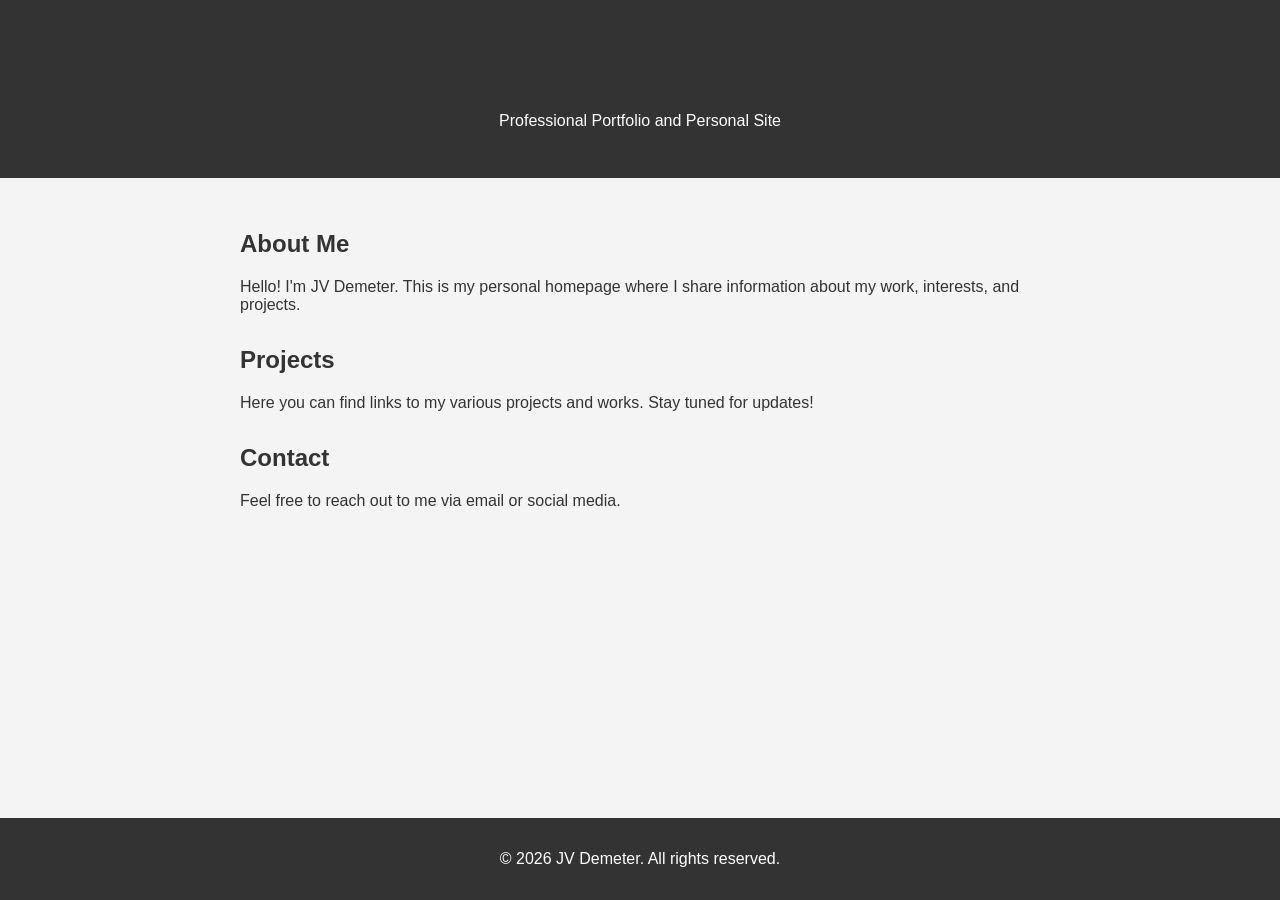
==== index.html @ 20eb7163 "Create index.html" ====
<!DOCTYPE html>
<html lang="en">
<head>
    <meta charset="UTF-8">
    <meta name="viewport" content="width=device-width, initial-scale=1.0">
    <title>JV Demeter - Homepage</title>
    <style>
        body {
            font-family: Arial, sans-serif;
            margin: 0;
            padding: 0;
            background-color: #f4f4f4;
            color: #333;
        }
        header {
            background-color: #333;
            color: white;
            text-align: center;
            padding: 2rem 0;
        }
        .container {
            max-width: 800px;
            margin: 0 auto;
            padding: 2rem;
        }
        section {
            margin-bottom: 2rem;
        }
        h1, h2 {
            color: #333;
        }
        footer {
            background-color: #333;
            color: white;
            text-align: center;
            padding: 1rem 0;
            position: fixed;
            width: 100%;
            bottom: 0;
        }
    </style>
</head>
<body>
    <header>
        <h1>Welcome to JV Demeter's Homepage</h1>
        <p>Professional Portfolio and Personal Site</p>
    </header>

    <div class="container">
        <section id="about">
            <h2>About Me</h2>
            <p>Hello! I'm JV Demeter. This is my personal homepage where I share information about my work, interests, and projects.</p>
        </section>

        <section id="projects">
            <h2>Projects</h2>
            <p>Here you can find links to my various projects and works. Stay tuned for updates!</p>
        </section>

        <section id="contact">
            <h2>Contact</h2>
            <p>Feel free to reach out to me via email or social media.</p>
        </section>
    </div>

    <footer>
        <p>&copy; 2026 JV Demeter. All rights reserved.</p>
    </footer>
</body>
</html>
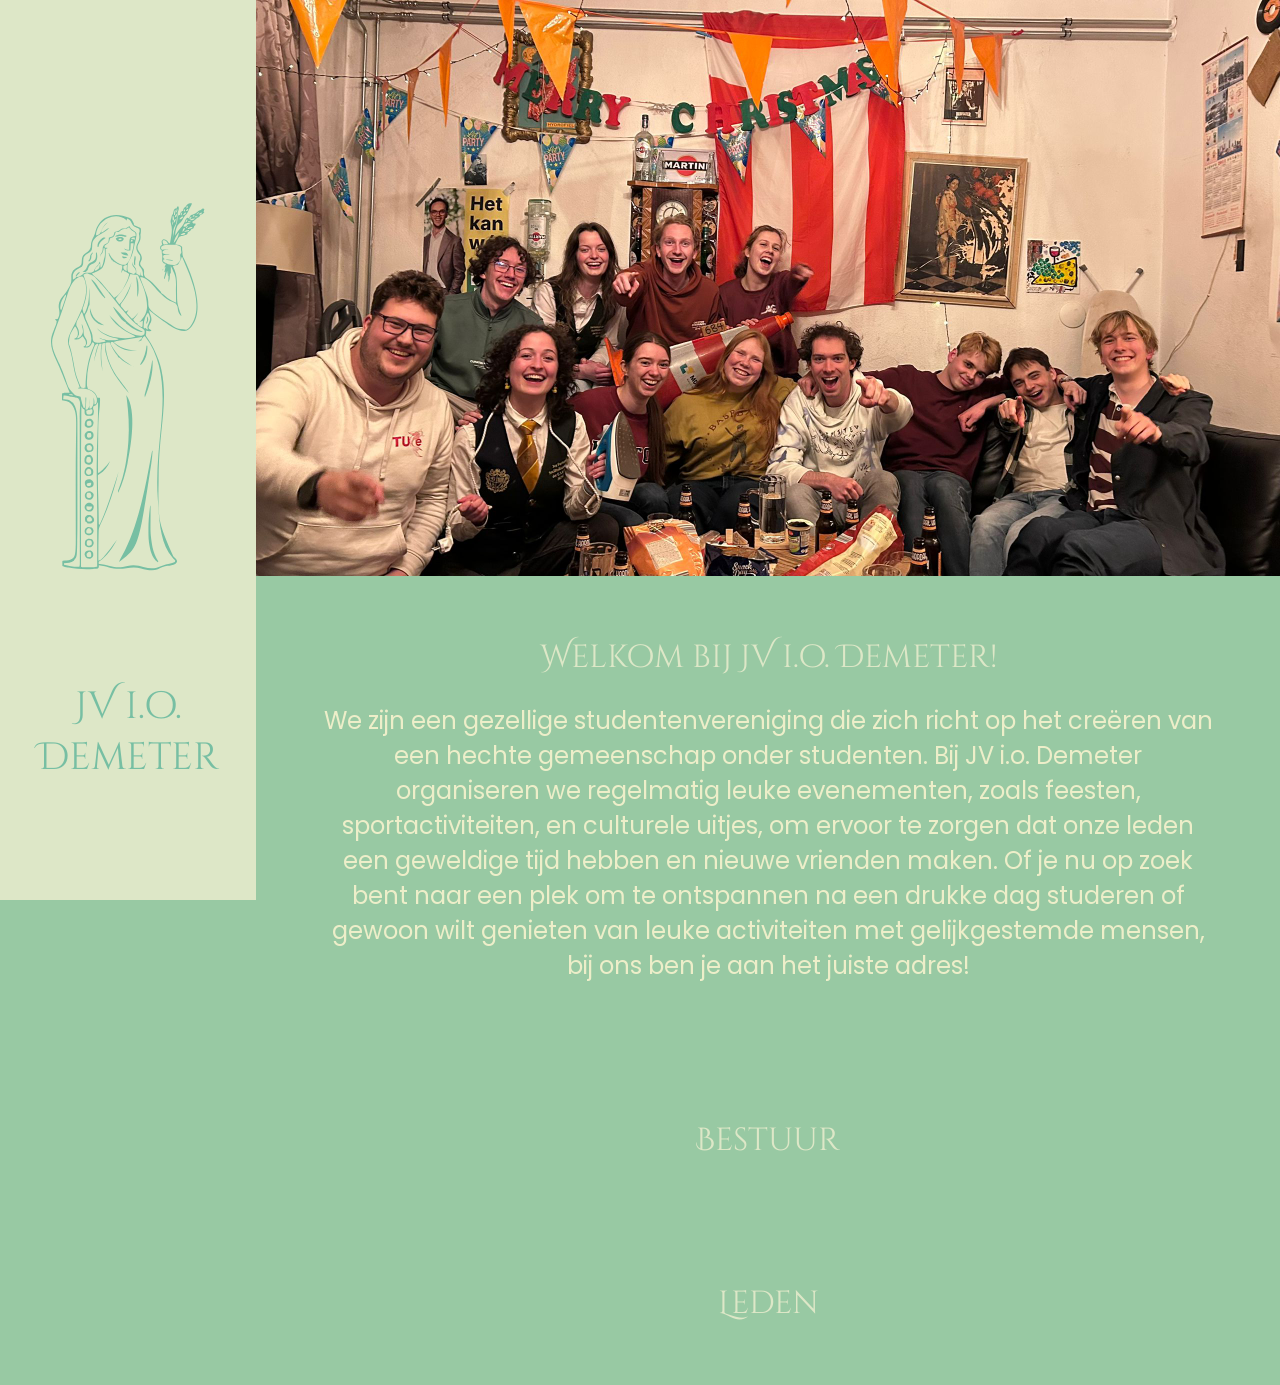
==== commit 50c81917: "Startje," ====
--- a/index.html
+++ b/index.html
@@ -3,68 +3,114 @@
 <head>
     <meta charset="UTF-8">
     <meta name="viewport" content="width=device-width, initial-scale=1.0">
-    <title>JV Demeter - Homepage</title>
+    <link rel="preconnect" href="https://fonts.googleapis.com">
+    <link rel="preconnect" href="https://fonts.gstatic.com" crossorigin>
+    <link href="https://fonts.googleapis.com/css2?family=Cinzel+Decorative:wght@400;700;900&family=Poppins:ital,wght@0,100;0,200;0,300;0,400;0,500;0,600;0,700;0,800;0,900;1,100;1,200;1,300;1,400;1,500;1,600;1,700;1,800;1,900&display=swap" rel="stylesheet">
+
+    <title>JV i.o. Demeter</title>
     <style>
+        
+        :root {
+        --p1: #edeec9;
+        --p2: #dde7c7;
+        --p3: #bfd8bd;
+        --p4: #98c9a3;
+        --p5: #77bfa3;
+        }
+
         body {
-            font-family: Arial, sans-serif;
+            background-color: var(--p4);
+            color: var(--p1);
+            font-family: "Poppins", sans-serif;
+            font-weight: 400;
+            font-style: normal;
             margin: 0;
-            padding: 0;
-            background-color: #f4f4f4;
-            color: #333;
+            padding-left: 20%;
+            font-size: 24px;
+            text-align: center;
         }
-        header {
-            background-color: #333;
-            color: white;
+
+        section {
+            padding: 4vw;
+            max-width: 70vw;
+            margin: 0 auto;
+        }
+        
+        .Sidebar {
+            background-color: var(--p2);
+            width: 20%;
+            height: 100vh;
+            gap: 24px;
+            position: fixed;
+            top: 0;
+            left: 0;
+            display: flex;
+            align-items: center;
+            justify-content: center;
+            flex-direction: column;
+            z-index: 1; /* Stay on top */
+        }
+
+        .Sidebar img {
+            height: 60%;
+            max-width: 60%;
+
+        }
+
+        .HeroImage {
+            display: block;
+            width: 100%;
+            height: auto;
+            margin: 0;
+            object-fit: cover;
+        }
+
+        h1 {
+            color: var(--p5);
+            font-family: "Cinzel Decorative", serif;
+            font-weight: 400;
+            font-style: normal;
+            margin: 0;
             text-align: center;
-            padding: 2rem 0;
+            font-size: 3vw;
         }
-        .container {
-            max-width: 800px;
-            margin: 0 auto;
-            padding: 2rem;
+
+        h2{
+            color: var(--p2);
+            font-family: "Cinzel Decorative", serif;
+            font-weight: 400;
+            font-style: normal;
+            margin: 1vh;
+            font-size: 2.5vw;
         }
-        section {
-            margin-bottom: 2rem;
-        }
-        h1, h2 {
-            color: #333;
-        }
-        footer {
-            background-color: #333;
-            color: white;
-            text-align: center;
-            padding: 1rem 0;
-            position: fixed;
-            width: 100%;
-            bottom: 0;
-        }
+
     </style>
 </head>
 <body>
-    <header>
-        <h1>Welcome to JV Demeter's Homepage</h1>
-        <p>Professional Portfolio and Personal Site</p>
-    </header>
-
-    <div class="container">
-        <section id="about">
-            <h2>About Me</h2>
-            <p>Hello! I'm JV Demeter. This is my personal homepage where I share information about my work, interests, and projects.</p>
+    <div class="Sidebar">
+        <img src="demeter.svg" alt="Demeter" width="400px">
+        <H1>JV i.o. Demeter</H1>
+    </div>
+    <div>
+        <img class="HeroImage" src="groep.jpg" alt="Groep">
+        <section>
+             <h2>
+                Welkom bij JV i.o. Demeter!
+            </h2>
+            <p>
+                We zijn een gezellige studentenvereniging die zich richt op het creëren van een hechte gemeenschap onder studenten. Bij JV i.o. Demeter organiseren we regelmatig leuke evenementen, zoals feesten, sportactiviteiten, en culturele uitjes, om ervoor te zorgen dat onze leden een geweldige tijd hebben en nieuwe vrienden maken. Of je nu op zoek bent naar een plek om te ontspannen na een drukke dag studeren of gewoon wilt genieten van leuke activiteiten met gelijkgestemde mensen, bij ons ben je aan het juiste adres!
+            </p>
         </section>
-
-        <section id="projects">
-            <h2>Projects</h2>
-            <p>Here you can find links to my various projects and works. Stay tuned for updates!</p>
+        <section>
+            <h2>
+                Bestuur
+            </h2>
         </section>
-
-        <section id="contact">
-            <h2>Contact</h2>
-            <p>Feel free to reach out to me via email or social media.</p>
+                <section>
+            <h2>
+                Leden
+            </h2>
         </section>
     </div>
-
-    <footer>
-        <p>&copy; 2026 JV Demeter. All rights reserved.</p>
-    </footer>
-</body>
+</body> 
 </html>
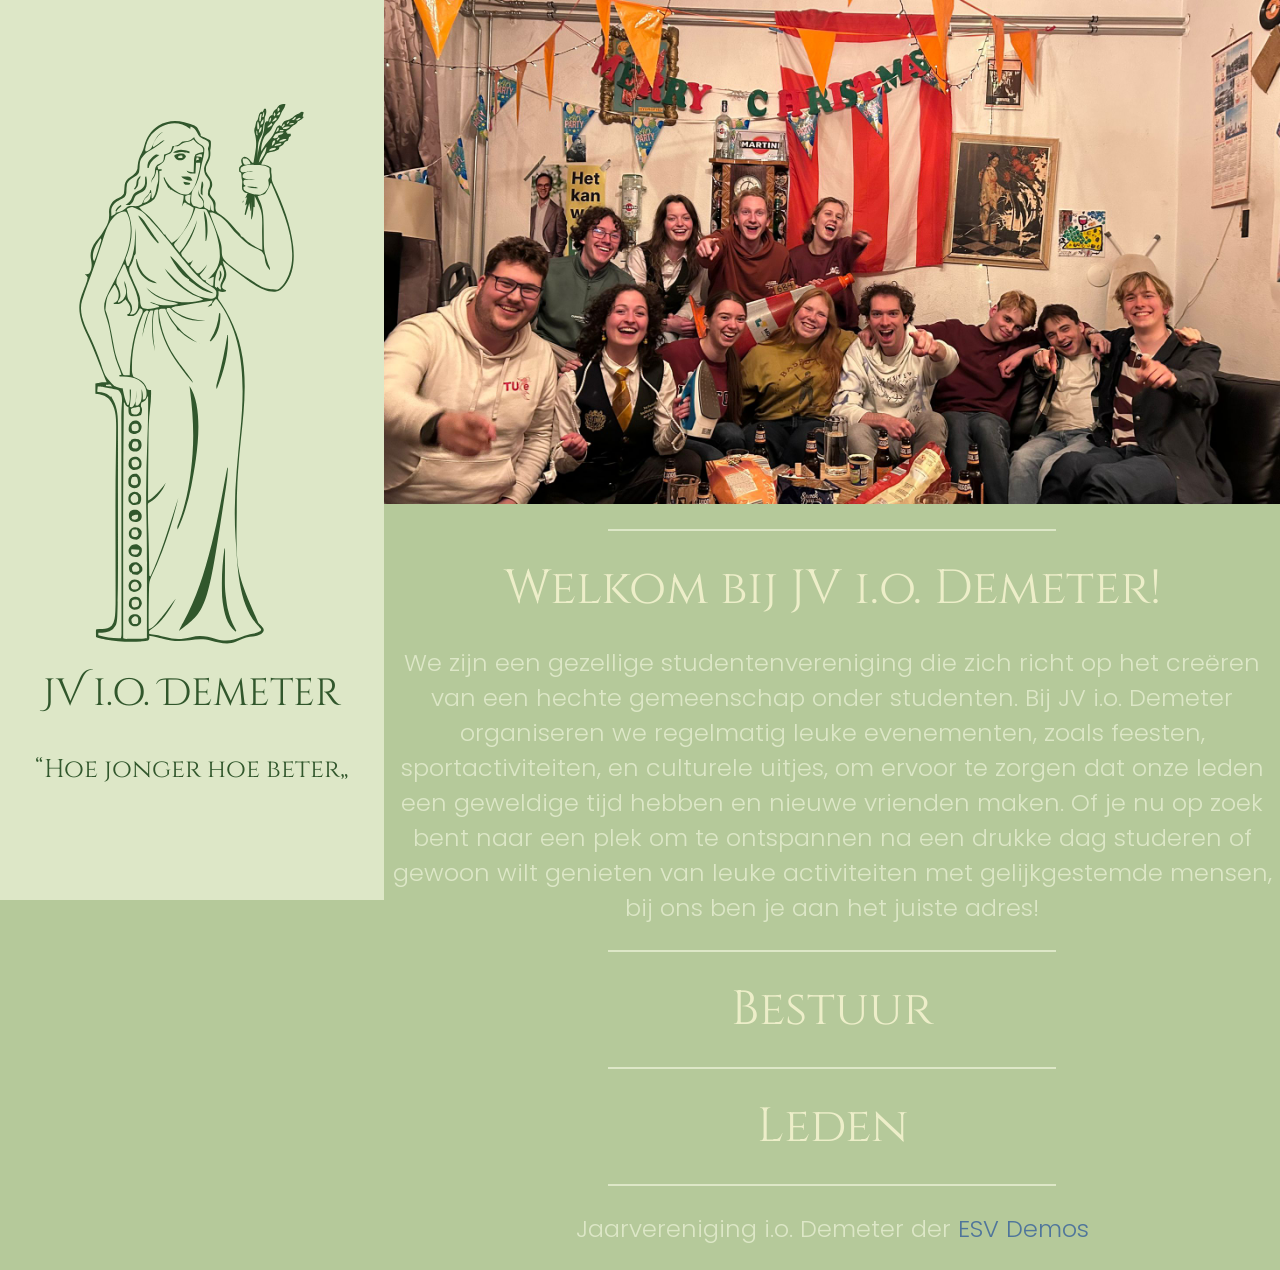
==== commit c47db246: "colour changes" ====
--- a/index.html
+++ b/index.html
@@ -5,40 +5,42 @@
     <meta name="viewport" content="width=device-width, initial-scale=1.0">
     <link rel="preconnect" href="https://fonts.googleapis.com">
     <link rel="preconnect" href="https://fonts.gstatic.com" crossorigin>
-    <link href="https://fonts.googleapis.com/css2?family=Cinzel+Decorative:wght@400;700;900&family=Poppins:ital,wght@0,100;0,200;0,300;0,400;0,500;0,600;0,700;0,800;0,900;1,100;1,200;1,300;1,400;1,500;1,600;1,700;1,800;1,900&display=swap" rel="stylesheet">
-
-    <title>JV i.o. Demeter</title>
+    <link href="https://fonts.googleapis.com/css2?family=Cinzel+Decorative:wght@400;700;900&family=Cinzel:wght@400..900&family=Poppins:ital,wght@0,100;0,200;0,300;0,400;0,500;0,600;0,700;0,800;0,900;1,100;1,200;1,300;1,400;1,500;1,600;1,700;1,800;1,900&display=swap" rel="stylesheet">
+    <link rel="icon" type="image/x-icon" href="favicon.ico">
+    <title>JV i.o. Demeter - Hoe jonger hoe beter!</title>
     <style>
         
         :root {
         --p1: #edeec9;
         --p2: #dde7c7;
         --p3: #bfd8bd;
-        --p4: #98c9a3;
-        --p5: #77bfa3;
+        --p4: #b5c99a;
+        --p5: #31572c;
         }
 
         body {
             background-color: var(--p4);
-            color: var(--p1);
+            color: var(--p2);
             font-family: "Poppins", sans-serif;
-            font-weight: 400;
+            font-weight: 300;
             font-style: normal;
             margin: 0;
-            padding-left: 20%;
+            padding-left: 30%;
             font-size: 24px;
             text-align: center;
         }
 
         section {
-            padding: 4vw;
+            padding: 0;
             max-width: 70vw;
-            margin: 0 auto;
+            margin: 0 auto 0 auto;
         }
         
+        
+
         .Sidebar {
             background-color: var(--p2);
-            width: 20%;
+            width: 30%;
             height: 100vh;
             gap: 24px;
             position: fixed;
@@ -76,12 +78,36 @@
         }
 
         h2{
-            color: var(--p2);
-            font-family: "Cinzel Decorative", serif;
+            color: var(--p1);
+            font-family: "Cinzel", serif;
+            font-optical-sizing: auto;
             font-weight: 400;
             font-style: normal;
             margin: 1vh;
-            font-size: 2.5vw;
+            font-size: 48px;
+        }
+        
+        .motto {
+            color: var(--p5);
+            font-family: "Cinzel", serif;
+            font-optical-sizing: auto;
+            font-weight: 400;
+            font-style: normal;
+            margin: 1vh;
+            font-size: 2vw;
+        }
+        hr {
+            border: none;
+            height: 2px;
+            background-color: var(--p2);
+            width:50%;
+            margin: 25px auto 25px auto;  
+
+        }
+
+        a {
+            color: #4f759b;
+            text-decoration: none;
         }
 
     </style>
@@ -90,9 +116,11 @@
     <div class="Sidebar">
         <img src="demeter.svg" alt="Demeter" width="400px">
         <H1>JV i.o. Demeter</H1>
+        <p class="motto">“Hoe jonger hoe beter„</p>
     </div>
     <div>
         <img class="HeroImage" src="groep.jpg" alt="Groep">
+        <hr>
         <section>
              <h2>
                 Welkom bij JV i.o. Demeter!
@@ -101,16 +129,24 @@
                 We zijn een gezellige studentenvereniging die zich richt op het creëren van een hechte gemeenschap onder studenten. Bij JV i.o. Demeter organiseren we regelmatig leuke evenementen, zoals feesten, sportactiviteiten, en culturele uitjes, om ervoor te zorgen dat onze leden een geweldige tijd hebben en nieuwe vrienden maken. Of je nu op zoek bent naar een plek om te ontspannen na een drukke dag studeren of gewoon wilt genieten van leuke activiteiten met gelijkgestemde mensen, bij ons ben je aan het juiste adres!
             </p>
         </section>
+        <hr>
         <section>
             <h2>
                 Bestuur
             </h2>
         </section>
-                <section>
+        <hr>
+        <section>
             <h2>
                 Leden
             </h2>
         </section>
+        <hr>
+        <section>
+            <p>
+                Jaarvereniging i.o. Demeter der <a href='https://demos.nl' target='_blank'>ESV Demos</a>
+            </p>
+        </section>
     </div>
 </body> 
 </html>
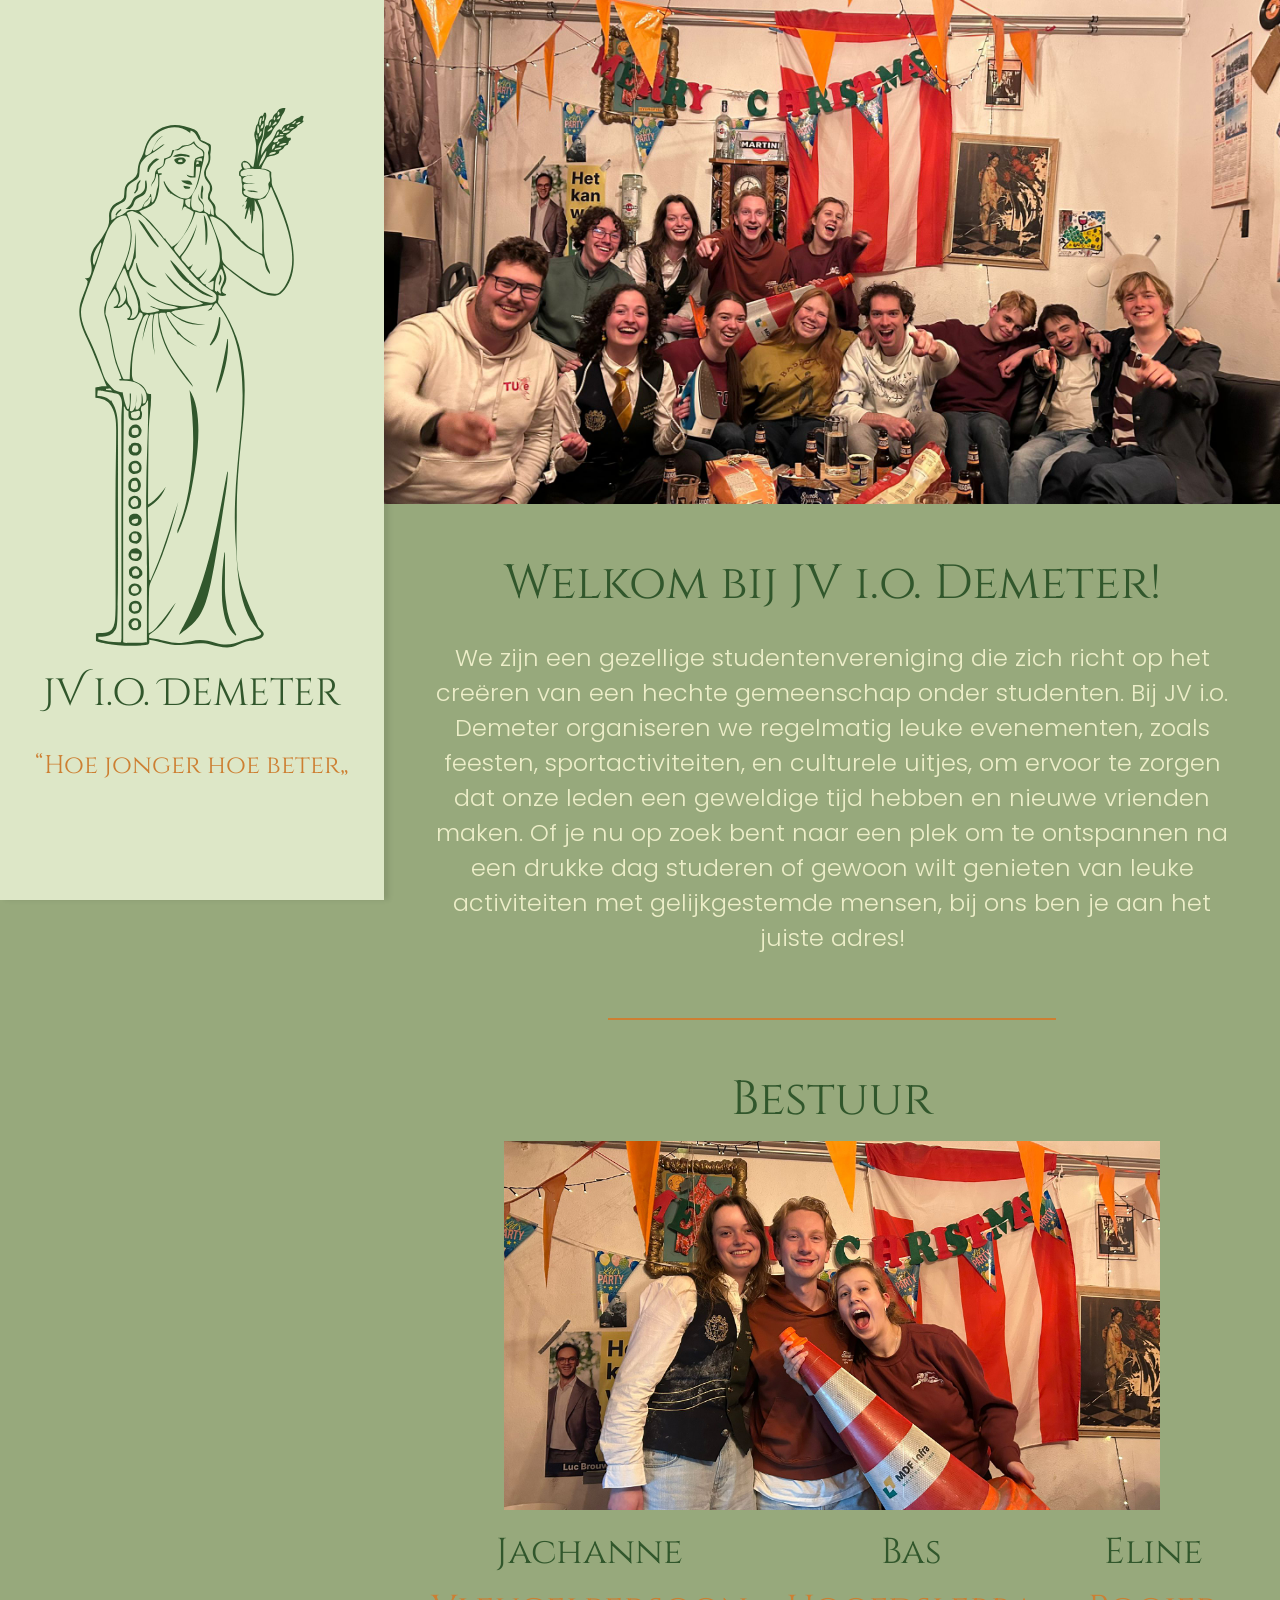
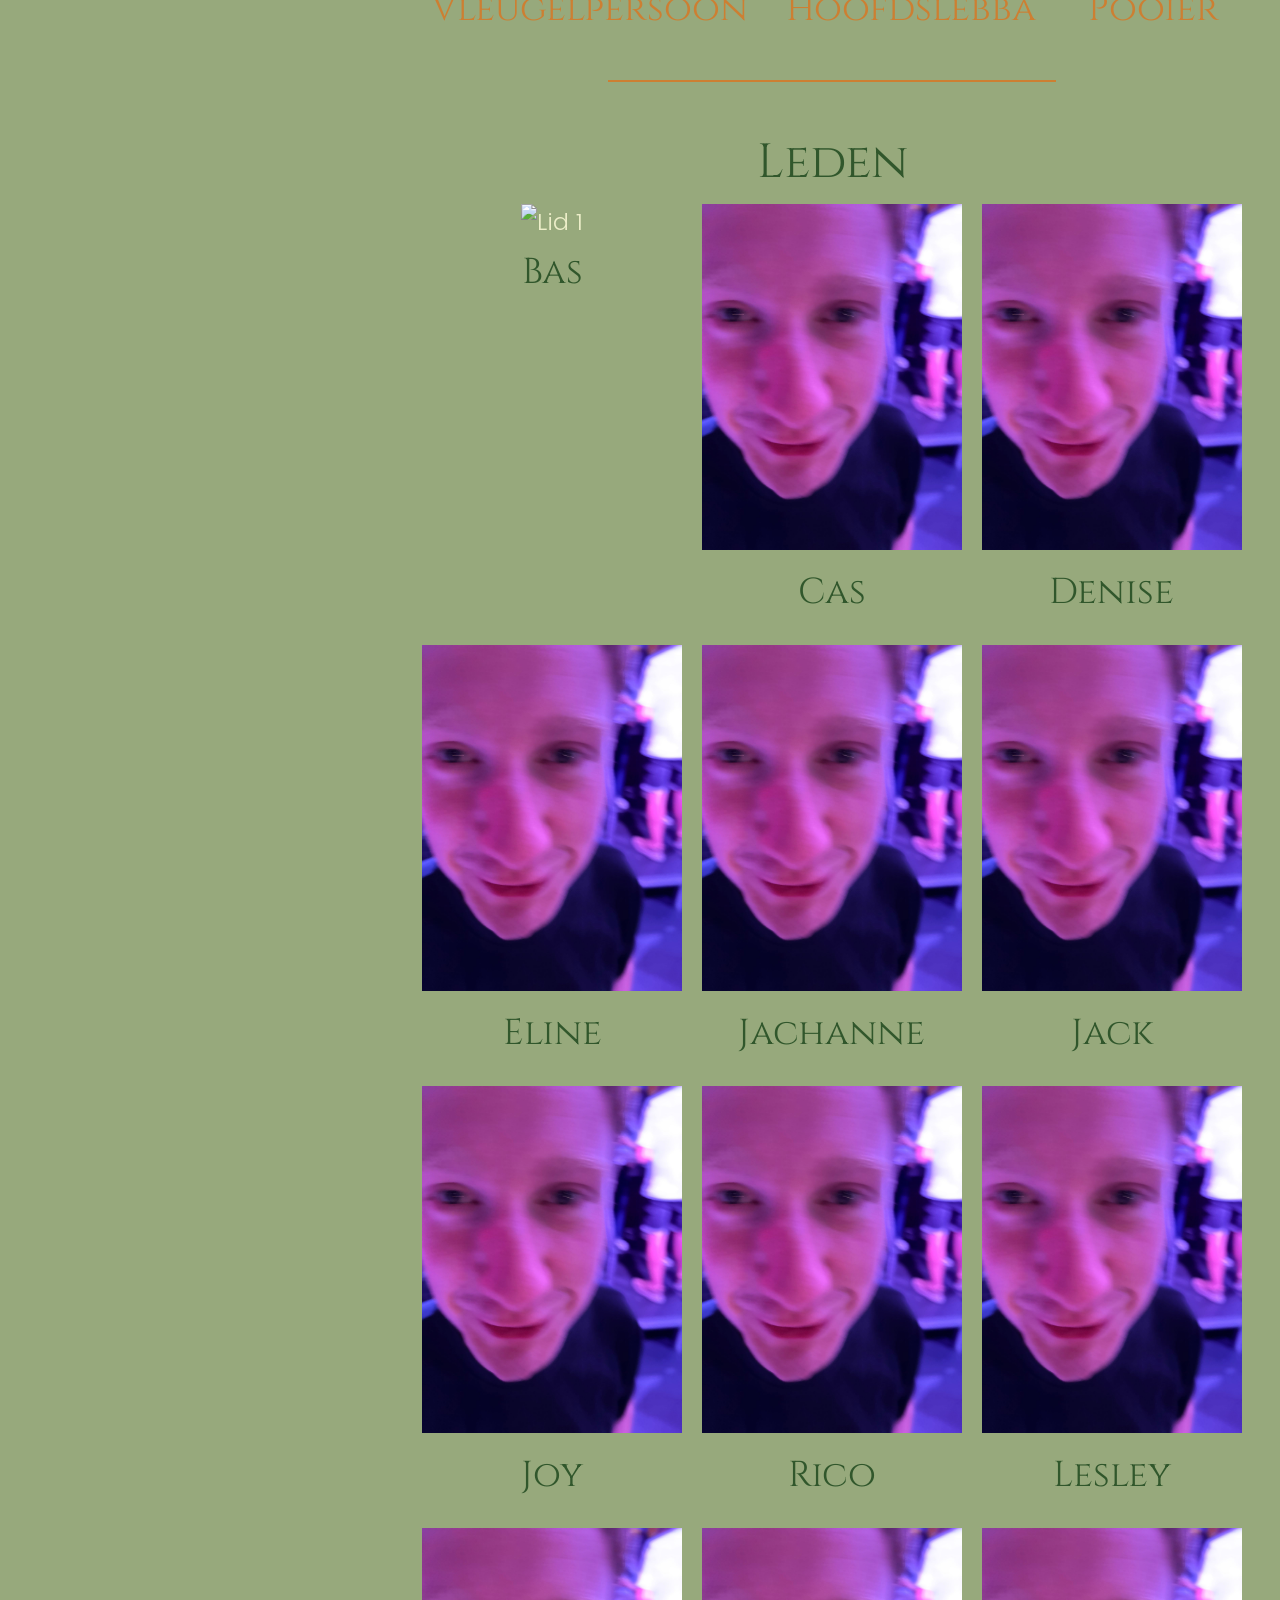
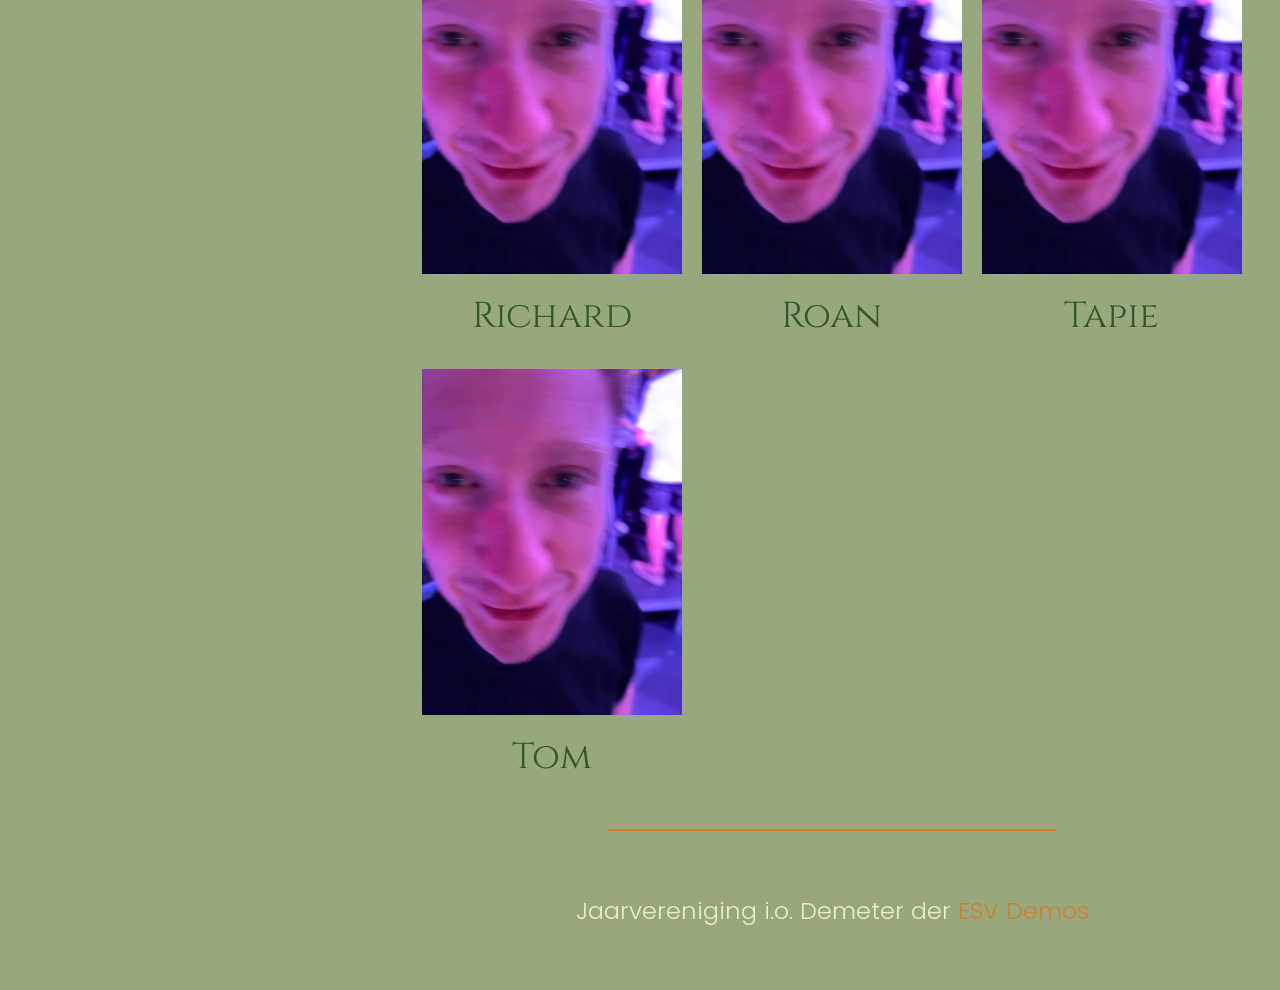
==== commit 3800b65e: "ja vet enzo" ====
--- a/index.html
+++ b/index.html
@@ -8,109 +8,7 @@
     <link href="https://fonts.googleapis.com/css2?family=Cinzel+Decorative:wght@400;700;900&family=Cinzel:wght@400..900&family=Poppins:ital,wght@0,100;0,200;0,300;0,400;0,500;0,600;0,700;0,800;0,900;1,100;1,200;1,300;1,400;1,500;1,600;1,700;1,800;1,900&display=swap" rel="stylesheet">
     <link rel="icon" type="image/x-icon" href="favicon.ico">
     <title>JV i.o. Demeter - Hoe jonger hoe beter!</title>
-    <style>
-        
-        :root {
-        --p1: #edeec9;
-        --p2: #dde7c7;
-        --p3: #bfd8bd;
-        --p4: #b5c99a;
-        --p5: #31572c;
-        }
-
-        body {
-            background-color: var(--p4);
-            color: var(--p2);
-            font-family: "Poppins", sans-serif;
-            font-weight: 300;
-            font-style: normal;
-            margin: 0;
-            padding-left: 30%;
-            font-size: 24px;
-            text-align: center;
-        }
-
-        section {
-            padding: 0;
-            max-width: 70vw;
-            margin: 0 auto 0 auto;
-        }
-        
-        
-
-        .Sidebar {
-            background-color: var(--p2);
-            width: 30%;
-            height: 100vh;
-            gap: 24px;
-            position: fixed;
-            top: 0;
-            left: 0;
-            display: flex;
-            align-items: center;
-            justify-content: center;
-            flex-direction: column;
-            z-index: 1; /* Stay on top */
-        }
-
-        .Sidebar img {
-            height: 60%;
-            max-width: 60%;
-
-        }
-
-        .HeroImage {
-            display: block;
-            width: 100%;
-            height: auto;
-            margin: 0;
-            object-fit: cover;
-        }
-
-        h1 {
-            color: var(--p5);
-            font-family: "Cinzel Decorative", serif;
-            font-weight: 400;
-            font-style: normal;
-            margin: 0;
-            text-align: center;
-            font-size: 3vw;
-        }
-
-        h2{
-            color: var(--p1);
-            font-family: "Cinzel", serif;
-            font-optical-sizing: auto;
-            font-weight: 400;
-            font-style: normal;
-            margin: 1vh;
-            font-size: 48px;
-        }
-        
-        .motto {
-            color: var(--p5);
-            font-family: "Cinzel", serif;
-            font-optical-sizing: auto;
-            font-weight: 400;
-            font-style: normal;
-            margin: 1vh;
-            font-size: 2vw;
-        }
-        hr {
-            border: none;
-            height: 2px;
-            background-color: var(--p2);
-            width:50%;
-            margin: 25px auto 25px auto;  
-
-        }
-
-        a {
-            color: #4f759b;
-            text-decoration: none;
-        }
-
-    </style>
+    <link rel="stylesheet" href="style.css">
 </head>
 <body>
     <div class="Sidebar">
@@ -120,7 +18,6 @@
     </div>
     <div>
         <img class="HeroImage" src="groep.jpg" alt="Groep">
-        <hr>
         <section>
              <h2>
                 Welkom bij JV i.o. Demeter!
@@ -134,12 +31,119 @@
             <h2>
                 Bestuur
             </h2>
+            <img src="bestuur.jpg" alt="Bestuur" width="80%" class="Image">
+            <div class="Grid">
+            <div>
+                <h3>
+                    Jachanne
+                </h3>
+                <h3 class="Position">
+                    Vleugelpersoon
+                </h3>
+            </div>
+            <div>
+                <h3>
+                    Bas
+                </h3>
+                <h3 class="Position">
+                    Hoofdslebba
+                </h3>
+            </div>
+            <div>
+                <h3>
+                    Eline
+                </h3>
+                <h3 class="Position">
+                    Pooier
+                </h3>
+            </div>
+        </div>
         </section>
         <hr>
         <section>
             <h2>
                 Leden
             </h2>
+            <div class="Grid">
+                <div class="Lid">
+                    <img src="lid1.jpg" alt="Lid 1" width="100%" class="Image">
+                    <h3>
+                        Bas
+                    </h3>
+                </div>
+                <div class="Lid">
+                    <img src="lid2.jpg" alt="Lid 2" width="100%" class="Image">
+                    <h3>
+                        Cas
+                    </h3>
+                </div>
+                <div class="Lid">
+                    <img src="lid2.jpg" alt="Lid 2" width="100%" class="Image">
+                    <h3>
+                        Denise
+                    </h3>
+                </div>
+                <div class="Lid">
+                    <img src="lid2.jpg" alt="Lid 2" width="100%" class="Image">
+                    <h3>
+                        Eline
+                    </h3>
+                </div>
+                <div class="Lid">
+                    <img src="lid2.jpg" alt="Lid 2" width="100%" class="Image">
+                    <h3>
+                        Jachanne
+                    </h3>
+                </div>
+                <div class="Lid">
+                    <img src="lid2.jpg" alt="Lid 2" width="100%" class="Image">
+                    <h3>
+                        Jack
+                    </h3>
+                </div>
+                <div class="Lid">
+                    <img src="lid2.jpg" alt="Lid 2" width="100%" class="Image">
+                    <h3>
+                        Joy
+                    </h3>
+                </div>
+                <div class="Lid">
+                    <img src="lid2.jpg" alt="Lid 2" width="100%" class="Image">
+                    <h3>
+                        Rico
+                    </h3>
+                </div>
+                <div class="Lid">
+                    <img src="lid2.jpg" alt="Lid 2" width="100%" class="Image">
+                    <h3>
+                        Lesley
+                    </h3>
+                </div>
+                <div class="Lid">
+                    <img src="lid2.jpg" alt="Lid 2" width="100%" class="Image">
+                    <h3>
+                        Richard
+                    </h3>
+                </div>
+                <div class="Lid">
+                    <img src="lid2.jpg" alt="Lid 2" width="100%" class="Image">
+                    <h3>
+                        Roan
+                    </h3>
+                </div>
+                <div class="Lid">
+                    <img src="lid2.jpg" alt="Lid 2" width="100%" class="Image">
+                    <h3>
+                        Tapie
+                    </h3>
+                </div>
+                <div class="Lid">
+                    <img src="lid2.jpg" alt="Lid 2" width="100%" class="Image">
+                    <h3>
+                        Tom
+                    </h3>
+                </div>
+            </div>
         </section>
         <hr>
         <section>
--- a/style.css
+++ b/style.css
@@ -0,0 +1,120 @@
+        :root {
+        --TEXT_PRIMARY: #31572c;
+        --TEXT_LIGHT: #edeec9;
+        --BACKGROUND_LIGHT: #dde7c7;
+        --BACKGROUND_DARK: #97a97c;
+        --ACCENT: #CD7F32;
+        }
+
+        body {
+            background-color: var(--BACKGROUND_DARK);
+            color: var(--TEXT_LIGHT);
+            font-family: "Poppins", sans-serif;
+            font-weight: 300;
+            font-style: normal;
+            margin: 0;
+            padding-left: 30%;
+            font-size: 24px;
+            text-align: center;
+        }
+
+        section {
+            padding: 3vw;
+            max-width: 70vw;
+            margin: 0 auto 0 auto;
+        }
+        
+        .Grid {
+            display: grid;
+            grid-template-columns: repeat(3, 1fr);
+            justify-content: center;
+            gap: 20px;
+        }
+
+
+        .Sidebar {
+            background-color: var(--BACKGROUND_LIGHT);
+            width: 30%;
+            height: 100vh;
+            position: fixed;
+            top: 0;
+            left: 0;
+            display: flex;
+            align-items: center;
+            justify-content: center;
+            flex-direction: column;
+            z-index: 1; /* Stay on top */
+            box-shadow: 5px 0px 5px rgba(0, 0, 0, 0.096);
+        }
+
+        .Sidebar img {
+            height: 60%;
+            max-width: 60%;
+
+        }
+
+        .HeroImage {
+            display: block;
+            width: 100%;
+            height: auto;
+            margin: 0;
+            object-fit: cover;
+        }
+
+        h1 {
+            color: var(--TEXT_PRIMARY);
+            font-family: "Cinzel Decorative", serif;
+            font-weight: 400;
+            font-style: normal;
+            margin: 20px;
+            text-align: center;
+            font-size: 3vw;
+        }
+
+        h2{
+            color: var(--TEXT_PRIMARY);
+            font-family: "Cinzel", serif;
+            font-optical-sizing: auto;
+            font-weight: 400;
+            font-style: normal;
+            margin: 1vh;
+            font-size: 48px;
+        }
+
+        h3 {
+            color: var(--TEXT_PRIMARY);
+            font-family: "Cinzel", serif;
+            font-optical-sizing: auto;
+            font-weight: 400;
+            font-style: normal;
+            margin: 1vh;
+            font-size: 36px;
+        }
+
+        .Position {
+            color: var(--ACCENT);
+        }
+        
+        .motto {
+            color: var(--ACCENT);
+            font-family: "Cinzel", serif;
+            font-optical-sizing: auto;
+            font-weight: 400;
+            font-style: normal;
+            margin: 1vh;
+            font-size: 2vw;
+        }
+        hr {
+            border: none;
+            height: 2px;
+            background-color: var(--ACCENT);
+            width:50%;
+            margin: 0px auto 0px auto;  
+
+        }
+
+        a {
+            color: var(--ACCENT);
+            text-decoration: none;
+        }
+        
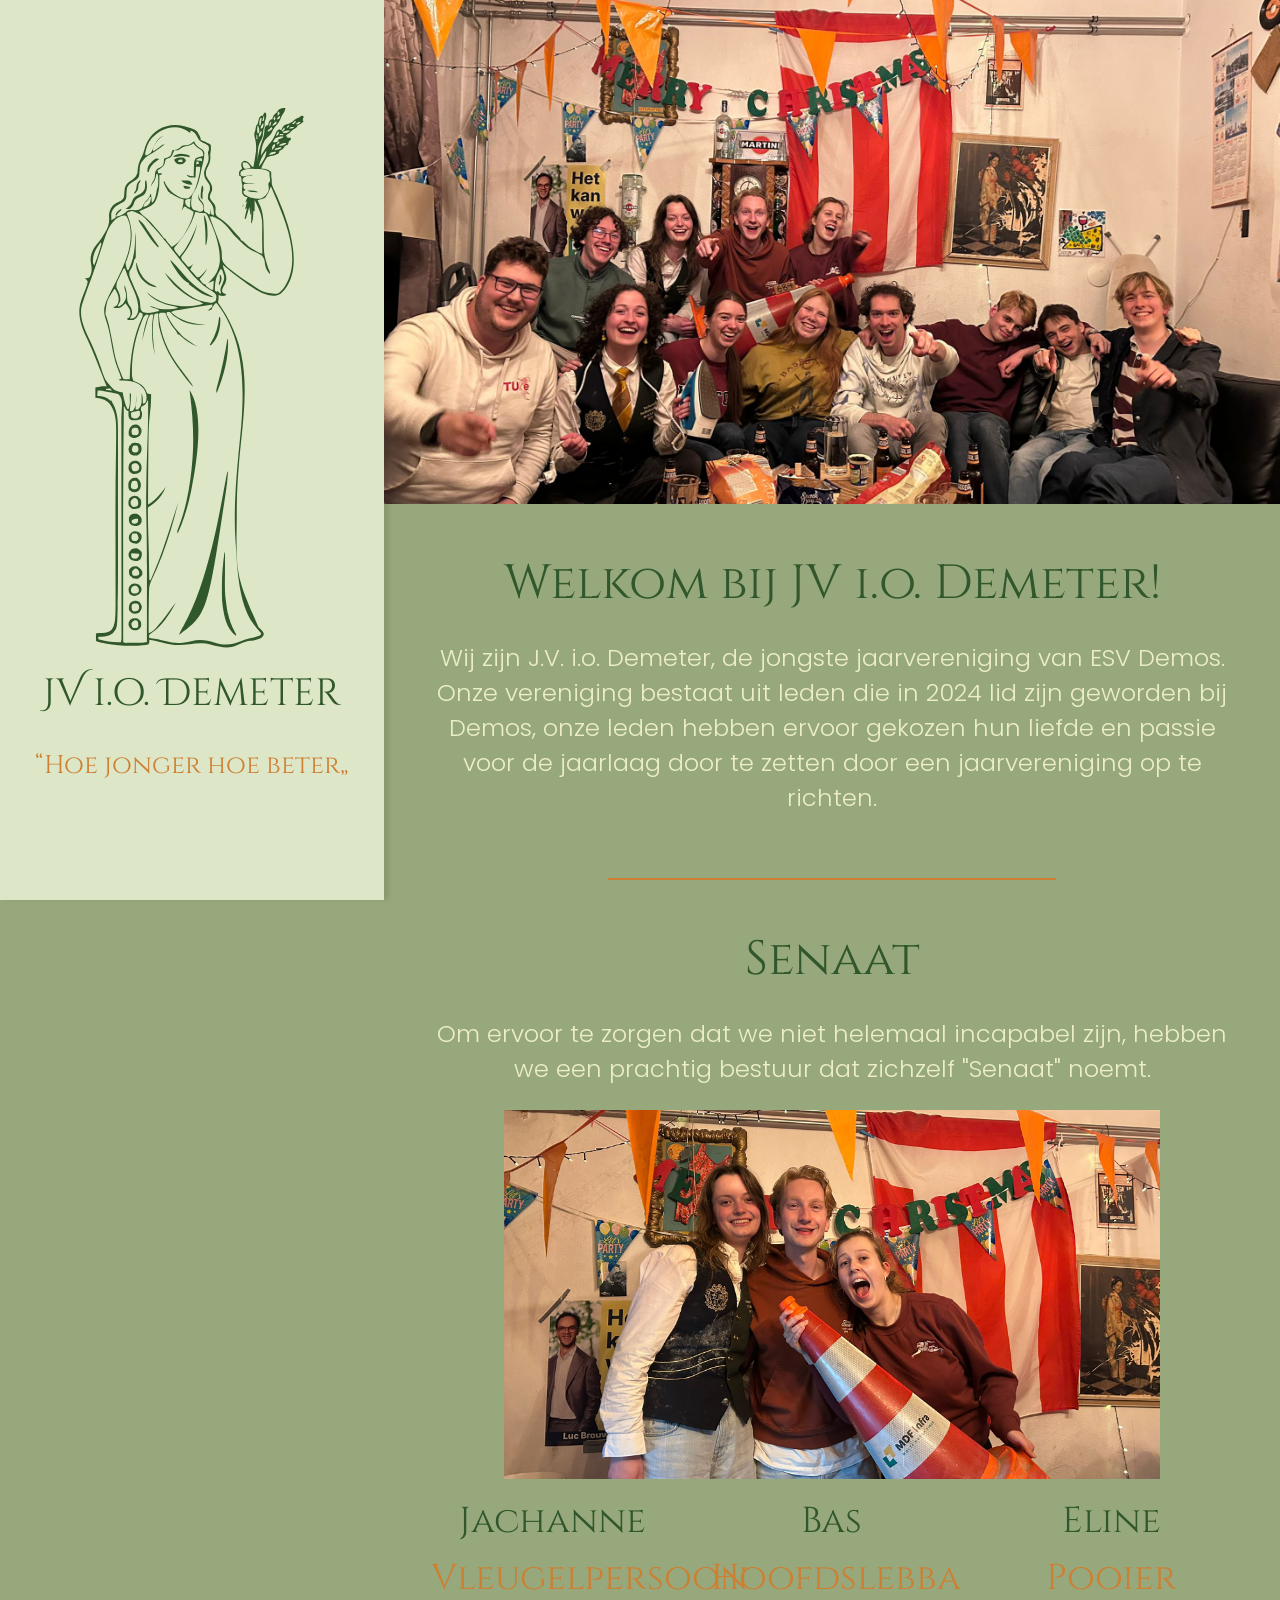
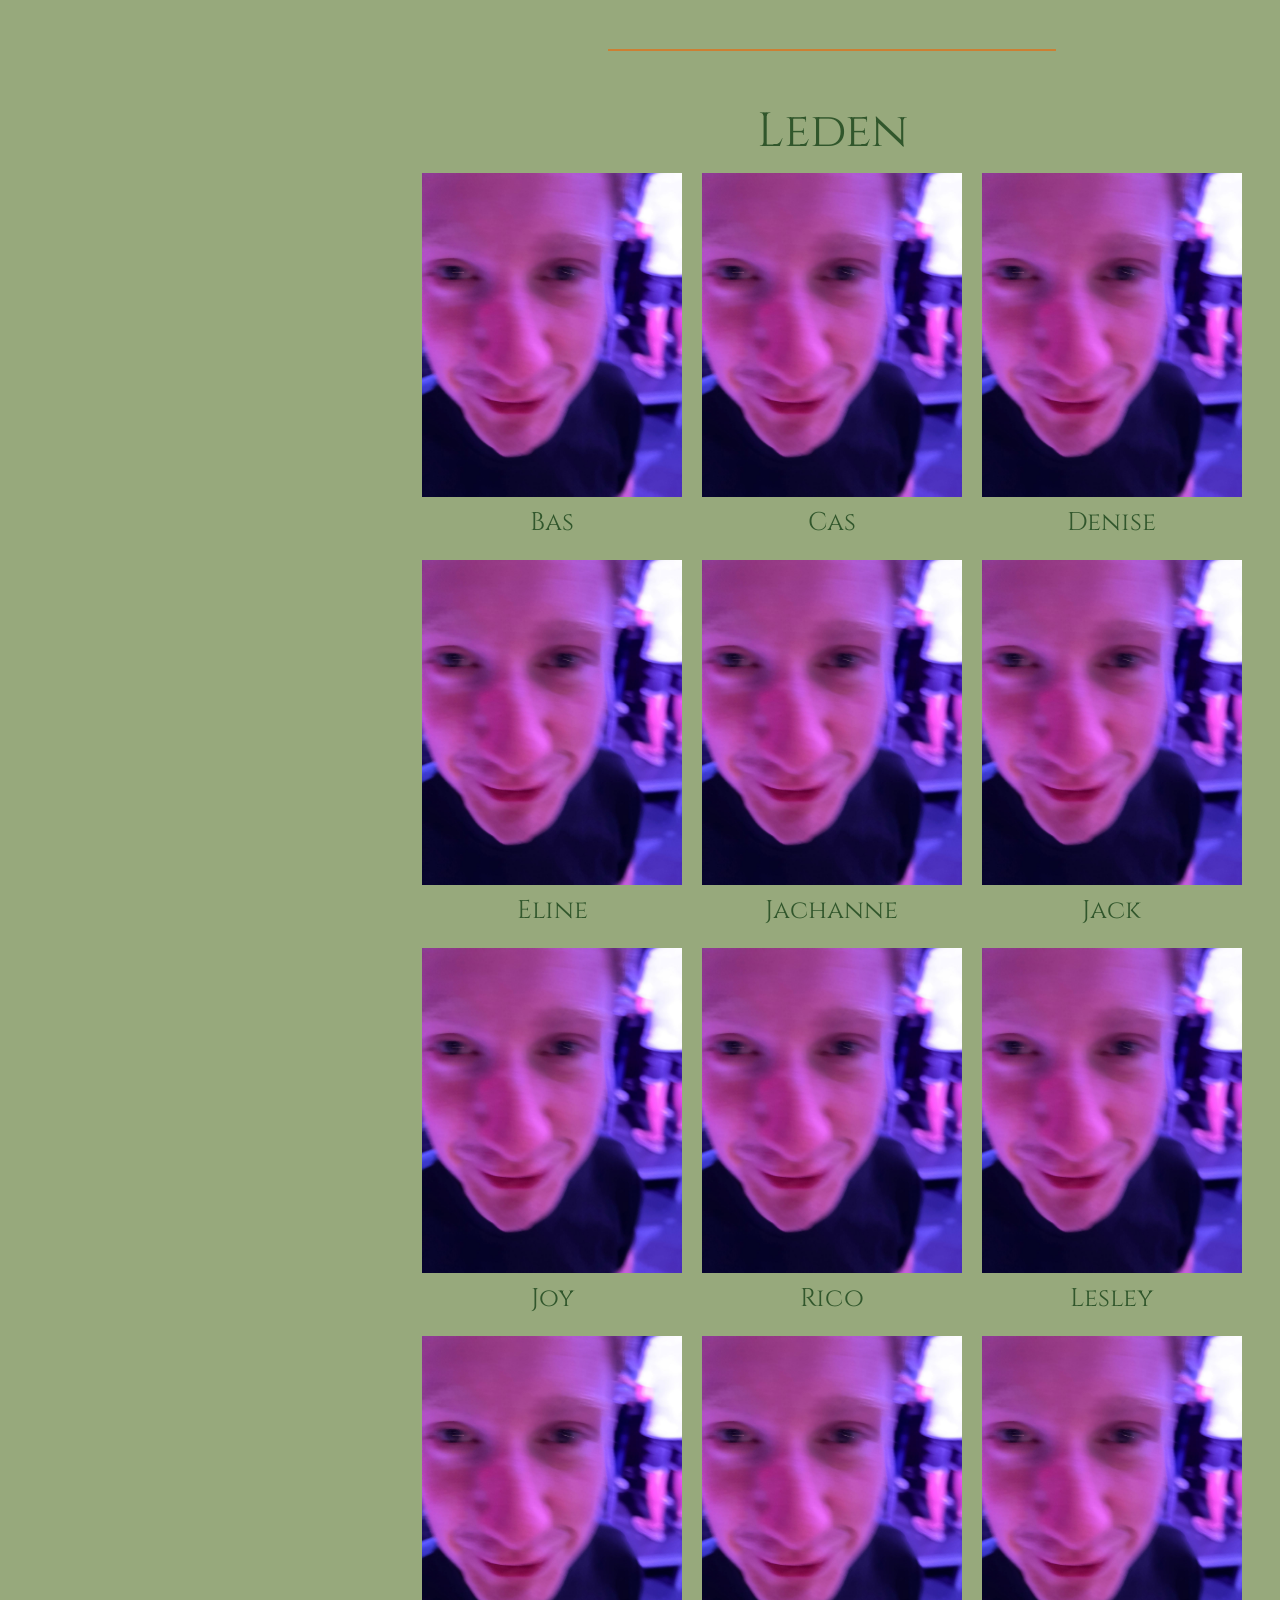
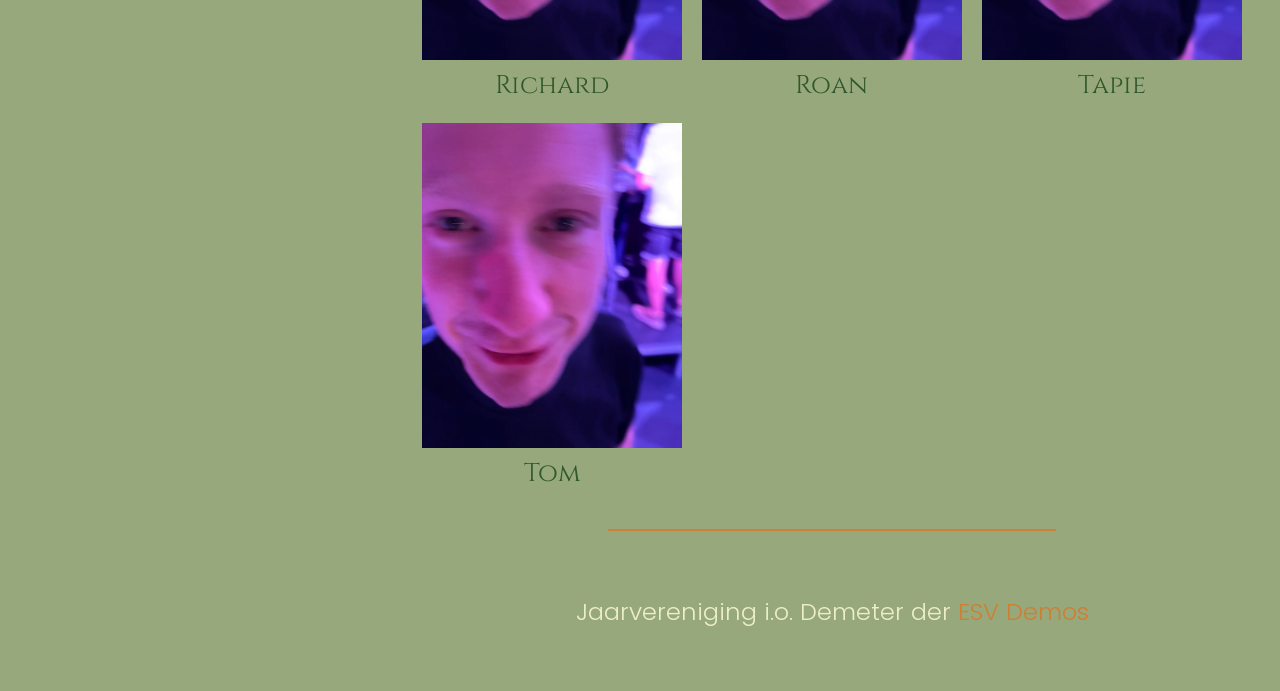
==== commit 1b311c98: "leden grid" ====
--- a/index.html
+++ b/index.html
@@ -23,14 +23,14 @@
                 Welkom bij JV i.o. Demeter!
             </h2>
             <p>
-                We zijn een gezellige studentenvereniging die zich richt op het creëren van een hechte gemeenschap onder studenten. Bij JV i.o. Demeter organiseren we regelmatig leuke evenementen, zoals feesten, sportactiviteiten, en culturele uitjes, om ervoor te zorgen dat onze leden een geweldige tijd hebben en nieuwe vrienden maken. Of je nu op zoek bent naar een plek om te ontspannen na een drukke dag studeren of gewoon wilt genieten van leuke activiteiten met gelijkgestemde mensen, bij ons ben je aan het juiste adres!
-            </p>
+                Wij zijn J.V. i.o. Demeter, de jongste jaarvereniging van ESV Demos. Onze vereniging bestaat uit leden die in 2024 lid zijn geworden bij Demos, onze leden hebben ervoor gekozen hun liefde en passie voor de jaarlaag door te zetten door een jaarvereniging op te richten.
         </section>
         <hr>
         <section>
             <h2>
-                Bestuur
+                Senaat
             </h2>
+            <p>Om ervoor te zorgen dat we niet helemaal incapabel zijn, hebben we een prachtig bestuur dat zichzelf "Senaat" noemt.</p>
             <img src="bestuur.jpg" alt="Bestuur" width="80%" class="Image">
             <div class="Grid">
             <div>
@@ -66,7 +66,7 @@
             </h2>
             <div class="Grid">
                 <div class="Lid">
-                    <img src="lid1.jpg" alt="Lid 1" width="100%" class="Image">
+                    <img src="lid2.jpg" alt="Lid 2" width="100%" class="Image">
                     <h3>
                         Bas
                     </h3>
--- a/style.css
+++ b/style.css
@@ -4,6 +4,10 @@
         --BACKGROUND_LIGHT: #dde7c7;
         --BACKGROUND_DARK: #97a97c;
         --ACCENT: #CD7F32;
+        }
+
+        * {
+            box-sizing: border-box;
         }
 
         body {
@@ -26,11 +30,36 @@
         
         .Grid {
             display: grid;
-            grid-template-columns: repeat(3, 1fr);
-            justify-content: center;
+            grid-template-columns: repeat(3, minmax(0, 1fr));
+            align-items: stretch;
+            justify-items: stretch;
             gap: 20px;
         }
 
+        .Grid > * {
+            width: 100%;
+        }
+
+        .Lid {
+            display: flex;
+            flex-direction: column;
+            align-items: stretch;
+            min-width: 0;
+        }
+
+        .Lid .Image {
+            width: 100%;
+            height: auto;
+            aspect-ratio: 4 / 5;
+            object-fit: cover;
+            display: block;
+        }
+
+        .Lid h3 {
+            margin-top: 0.5rem;
+            margin-bottom: 0;
+            font-size: clamp(1.1rem, 2vw, 1.6rem);
+        }
 
         .Sidebar {
             background-color: var(--BACKGROUND_LIGHT);
